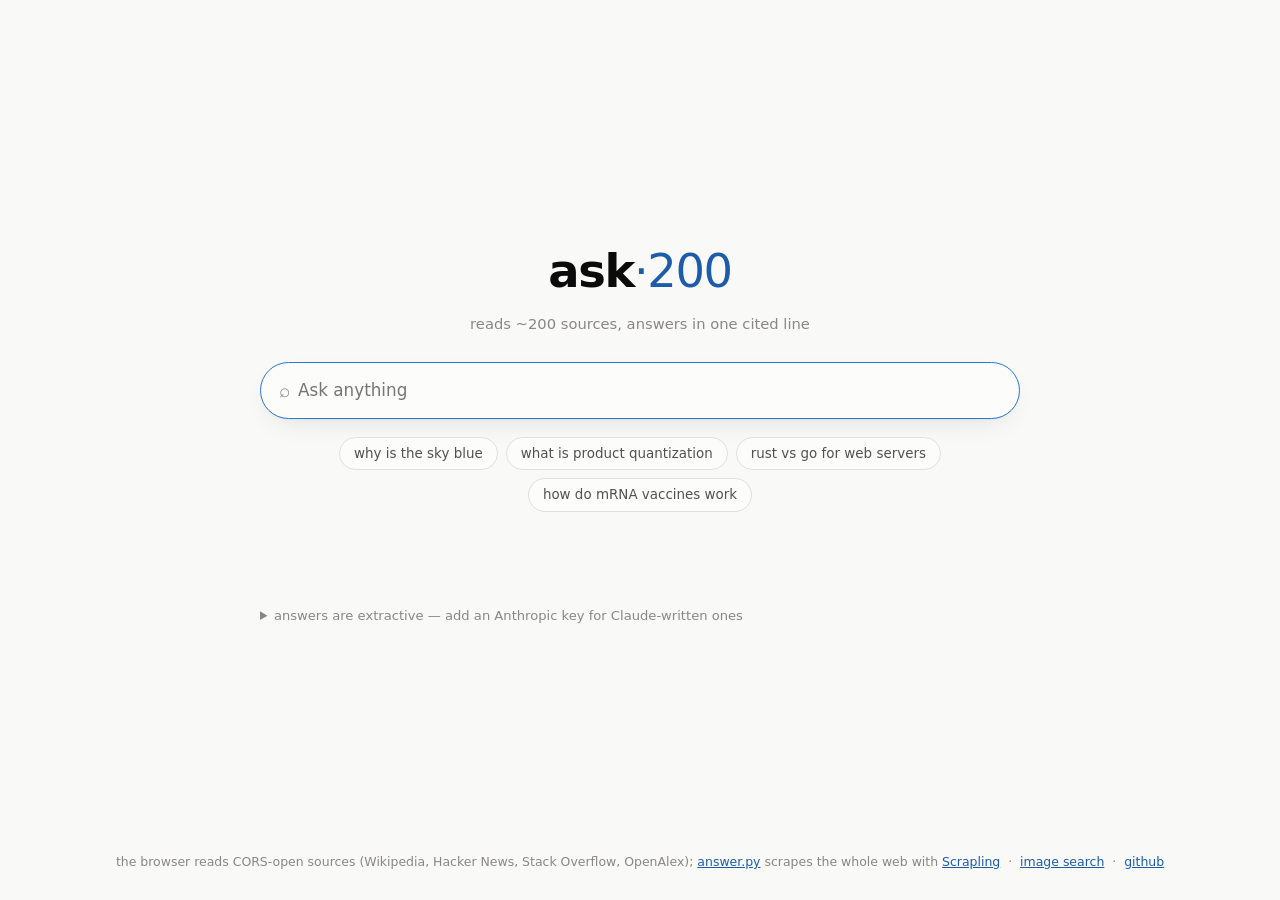
==== docs/ask.html @ e64ecc74 "ask·200: a Scrapling-powered answer engine — read 200 sources, say one cited line answer.py fans eac" ====
<!DOCTYPE html>
<html lang="en">
<head>
<meta charset="utf-8">
<meta name="viewport" content="width=device-width, initial-scale=1">
<title>Ask — read 200 sources, answer in one line</title>
<meta name="description" content="A Perplexity-style answer engine: fans out to ~200 documents, ranks passages with BM25, and answers in one cited line. Scrapling-powered on the CLI, keyless in your browser.">
<meta property="og:title" content="Ask — read 200 sources, answer in one line">
<meta property="og:description" content="Reads a lot, says a little: ~200 documents in, one cited sentence out.">
<meta property="og:url" content="https://sugeerth.github.io/clip-vlm-101/ask.html">
<link rel="icon" href="data:image/svg+xml,<svg xmlns=%22http://www.w3.org/2000/svg%22 viewBox=%220 0 100 100%22><text y=%22.9em%22 font-size=%2290%22>⚡</text></svg>">
<link rel="stylesheet" href="simple.css">
<script>
  try { const t = localStorage.getItem('theme'); if (t) document.documentElement.dataset.theme = t; } catch {}
</script>
<style>
  .stage { width: min(760px, 100% - 32px); }
  .chips button { font: inherit; font-size: 0.84rem; }
  .answer {
    width: 100%; margin: 26px 0 0; font-size: 1.22rem; line-height: 1.55; letter-spacing: -0.005em;
    color: var(--ink); min-height: 1.5em;
  }
  .answer.empty { display: none; }
  .answer .cite {
    display: inline-block; min-width: 1.35em; padding: 0 5px; margin: 0 1px; border-radius: 6px;
    font-size: 0.68em; line-height: 1.6; vertical-align: 0.25em; text-align: center; text-decoration: none;
    background: var(--hairline); color: var(--ink-2); font-variant-numeric: tabular-nums;
  }
  .answer .cite:hover { background: var(--accent); color: #fff; }
  .answer.streaming::after { content: '▍'; color: var(--accent); animation: blink 1s steps(2) infinite; }
  @keyframes blink { 50% { opacity: 0; } }
  .meta { width: 100%; margin: 10px 0 0; font-size: 0.8rem; color: var(--muted); font-variant-numeric: tabular-nums; }
  .meta b { color: var(--ink-2); font-weight: 600; }
  .srcs { width: 100%; display: grid; grid-template-columns: repeat(auto-fill, minmax(200px, 1fr)); gap: 8px; margin: 18px 0 0; }
  .src {
    display: block; padding: 9px 12px; border: 1px solid var(--hairline); border-radius: 12px;
    background: var(--surface); text-decoration: none; color: var(--ink); font-size: 0.82rem; line-height: 1.35;
    min-width: 0;
  }
  .src:hover { border-color: var(--accent); }
  .src .host { color: var(--muted); font-size: 0.72rem; display: flex; gap: 6px; }
  .src .host b { color: var(--accent-ink); font-weight: 600; }
  .src .t { display: block; overflow: hidden; text-overflow: ellipsis; white-space: nowrap; margin-top: 2px; }
  details.key { width: 100%; margin: 26px 0 0; font-size: 0.82rem; color: var(--muted); }
  details.key summary { cursor: pointer; }
  details.key .row { display: flex; gap: 8px; flex-wrap: wrap; margin-top: 8px; }
  details.key input, details.key select {
    flex: 1 1 220px; min-width: 0; font: inherit; padding: 7px 10px; border-radius: 9px;
    border: 1px solid var(--hairline); background: var(--surface); color: var(--ink);
  }
  details.key p { margin: 8px 0 0; }
  .ledger { width: 100%; margin: 12px 0 0; font-size: 0.74rem; color: var(--muted); display: flex; flex-wrap: wrap; gap: 4px 14px; }
  .ledger .bad { color: #c2410c; }
  footer { text-align: center; font-size: 0.78rem; color: var(--muted); padding: 28px 16px; }
</style>
</head>
<body>
<main class="stage">
  <h1 class="logo">ask<span>·200</span></h1>
  <p class="tag">reads ~200 sources, answers in one cited line</p>

  <form class="pill" id="form" role="search">
    <span class="mag" aria-hidden="true">⌕</span>
    <input id="q" type="search" placeholder="Ask anything" autocomplete="off" aria-label="Question" autofocus>
  </form>
  <div class="chips" id="chips">
    <button type="button">why is the sky blue</button>
    <button type="button">what is product quantization</button>
    <button type="button">rust vs go for web servers</button>
    <button type="button">how do mRNA vaccines work</button>
  </div>

  <p class="status" id="status" aria-live="polite"></p>
  <div class="answer empty" id="answer" aria-live="polite"></div>
  <p class="meta" id="meta"></p>
  <div class="srcs" id="srcs"></div>
  <div class="ledger" id="ledger"></div>

  <details class="key" id="keyBox">
    <summary>answers are extractive — add an Anthropic key for Claude-written ones</summary>
    <div class="row">
      <input id="key" type="password" placeholder="sk-ant-…" autocomplete="off" aria-label="Anthropic API key">
      <select id="model" aria-label="Model">
        <option value="claude-opus-5-5">claude-opus-5-5</option>
        <option value="claude-sonnet-5-5">claude-sonnet-5-5</option>
        <option value="claude-haiku-5-5">claude-haiku-5-5</option>
      </select>
      <select id="words" aria-label="Length">
        <option value="25">one line (≤25 words)</option>
        <option value="45" selected>short (≤45 words)</option>
        <option value="90">paragraph (≤90 words)</option>
      </select>
    </div>
    <p>The key stays in this browser (localStorage) and goes only to api.anthropic.com. Without one,
      the answer is the best sentences, verbatim, from the ranked passages.</p>
  </details>
</main>

<footer>
  the browser reads CORS-open sources (Wikipedia, Hacker News, Stack Overflow, OpenAlex);
  <a href="https://github.com/sugeerth/clip-vlm-101/blob/main/answer.py">answer.py</a> scrapes the whole web with
  <a href="https://github.com/D4Vinci/Scrapling">Scrapling</a>
  &nbsp;·&nbsp; <a href="index.html">image search</a>
  &nbsp;·&nbsp; <a href="https://github.com/sugeerth/clip-vlm-101">github</a>
</footer>

<script type="module">
import { gather, retrieve, extractive, claudeAnswer } from './js/ask.js';

const $ = id => document.getElementById(id);
const store = {
  get: k => { try { return localStorage.getItem(k) ?? ''; } catch { return ''; } },
  set: (k, v) => { try { v ? localStorage.setItem(k, v) : localStorage.removeItem(k); } catch {} },
};
$('key').value = store.get('ask_key');
$('model').value = store.get('ask_model') || 'claude-opus-5-5';
$('words').value = store.get('ask_words') || '45';
for (const id of ['key', 'model', 'words']) $(id).addEventListener('change', e => store.set('ask_' + id, e.target.value.trim()));

const esc = s => s.replace(/[&<>"]/g, c => ({ '&': '&amp;', '<': '&lt;', '>': '&gt;', '"': '&quot;' }[c]));
const host = u => { try { return new URL(u).hostname.replace(/^www\./, ''); } catch { return u; } };
function paint(text, sources) {
  const by = new Map(sources.map(s => [s.n, s]));
  $('answer').innerHTML = esc(text).replace(/\[(\d+)\]/g, (m, n) => {
    const s = by.get(+n);
    return s ? `<a class="cite" href="${esc(s.url)}" target="_blank" rel="noopener" title="${esc(s.title)}">${n}</a>` : m;
  });
}

let run = 0;
async function ask(question) {
  question = question.trim();
  if (!question) return;
  const me = ++run, t0 = performance.now();
  document.body.classList.add('searched');
  history.replaceState(null, '', '?q=' + encodeURIComponent(question));
  for (const id of ['meta', 'srcs', 'ledger']) $(id).innerHTML = '';
  $('answer').className = 'answer empty';
  const showLedger = l => {
    if (me !== run) return;
    const n = Object.values(l).reduce((s, x) => s + x.docs, 0);
    $('status').textContent = `reading… ${n} documents from ${Object.keys(l).length} sources`;
  };
  const { docs, ledger, queries } = await gather(question, { onProgress: showLedger });
  if (me !== run) return;
  const { top, sources, passages } = retrieve(question, docs);
  const words = +$('words').value;
  $('status').textContent = '';
  $('answer').className = 'answer';
  let text = extractive(question, top, words), mode = 'extractive';
  paint(text, sources);
  const key = $('key').value.trim();
  if (key && top.length) {
    let acc = '';
    $('answer').classList.add('streaming');
    try {
      text = await claudeAnswer({ key, model: $('model').value, question, top, words,
        onText: t => { if (me === run) paint(acc += t, sources); } });
      mode = $('model').value;
    } catch (e) {
      mode = `extractive (Claude failed: ${e.message ?? e})`;
    }
    if (me !== run) return;
    $('answer').classList.remove('streaming');
    paint(text, sources);
  }
  const cited = new Set([...text.matchAll(/\[(\d+)\]/g)].map(m => +m[1]));
  $('meta').innerHTML = `read <b>${docs.length}</b> documents · <b>${passages.toLocaleString()}</b> passages · ` +
    `${queries.length} queries · ${esc(mode)} · ${((performance.now() - t0) / 1000).toFixed(1)}s`;
  $('srcs').innerHTML = sources.filter(s => cited.has(s.n) || cited.size === 0).concat(
    sources.filter(s => !cited.has(s.n) && cited.size)).slice(0, 8).map(s =>
    `<a class="src" href="${esc(s.url)}" target="_blank" rel="noopener"><span class="host"><b>${s.n}</b>${esc(host(s.url))}</span>` +
    `<span class="t">${esc(s.title)}</span></a>`).join('');
  $('ledger').innerHTML = Object.entries(ledger).map(([name, l]) =>
    `<span class="${l.error ? 'bad' : ''}">${name}: ${l.error ? esc(l.error) : l.docs}</span>`).join('');
  if (!docs.length) $('answer').textContent = 'No source answered — are you offline?';
}

$('form').addEventListener('submit', e => { e.preventDefault(); ask($('q').value); });
$('chips').addEventListener('click', e => { if (e.target.tagName === 'BUTTON') { $('q').value = e.target.textContent; ask($('q').value); } });
const q0 = new URLSearchParams(location.search).get('q');
if (q0) { $('q').value = q0; ask(q0); }
</script>
</body>
</html>
---- docs/simple.css ----
/* CLIP·search — the simple page. One box, results, nothing else.
   Same design tokens as the explorable (style.css); duplicated here so this
   page ships one small stylesheet and zero unused rules. */

:root {
  --page: #f9f9f7; --surface: #fcfcfb; --ink: #0b0b0b; --ink-2: #52514e;
  --muted: #898781; --hairline: #e1e0d9; --border: rgba(11, 11, 11, 0.10);
  --accent: #2a78d6; --accent-ink: #1c5cab;
  --shadow: 0 1px 2px rgba(11, 11, 11, 0.04), 0 10px 30px -14px rgba(11, 11, 11, 0.16);
}
@media (prefers-color-scheme: dark) {
  :root:not([data-theme="light"]) {
    --page: #0d0d0d; --surface: #1a1a19; --ink: #ffffff; --ink-2: #c3c2b7;
    --muted: #898781; --hairline: #2c2c2a; --border: rgba(255, 255, 255, 0.10);
    --accent: #3987e5; --accent-ink: #86b6ef;
    --shadow: 0 1px 2px rgba(0, 0, 0, 0.4), 0 10px 30px -14px rgba(0, 0, 0, 0.6);
  }
}
:root[data-theme="dark"] {
  --page: #0d0d0d; --surface: #1a1a19; --ink: #ffffff; --ink-2: #c3c2b7;
  --muted: #898781; --hairline: #2c2c2a; --border: rgba(255, 255, 255, 0.10);
  --accent: #3987e5; --accent-ink: #86b6ef;
  --shadow: 0 1px 2px rgba(0, 0, 0, 0.4), 0 10px 30px -14px rgba(0, 0, 0, 0.6);
}

* { box-sizing: border-box; }
html, body { height: 100%; }
body {
  margin: 0; background: var(--page); color: var(--ink);
  font: 16px/1.6 system-ui, -apple-system, "Segoe UI", sans-serif;
  -webkit-font-smoothing: antialiased;
  display: flex; flex-direction: column;
}
a { color: var(--accent-ink); }
:focus-visible { outline: 2px solid var(--accent); outline-offset: 2px; border-radius: 4px; }

/* the stage starts vertically centered (Google home) and docks to the top
   once there are results (Google results) — one class flip, one transition */
.stage {
  flex: 1; width: min(860px, 100% - 40px); margin: 0 auto;
  display: flex; flex-direction: column; align-items: center;
  padding-top: 26vh; transition: padding-top 420ms cubic-bezier(.2, .7, .2, 1);
}
body.searched .stage { padding-top: 42px; }
@media (prefers-reduced-motion: reduce) {
  *, *::before, *::after { animation: none !important; transition: none !important; }
}

.logo { font-size: clamp(2rem, 6vw, 2.9rem); letter-spacing: -0.03em; margin: 0 0 4px; font-weight: 750; }
.logo span { color: var(--accent-ink); font-weight: 500; }
.tag { margin: 0 0 26px; color: var(--muted); font-size: 0.92rem; text-align: center; }
body.searched .tag { display: none; }

/* the search pill */
.pill {
  display: flex; align-items: center; gap: 8px; width: 100%;
  background: var(--surface); border: 1px solid var(--hairline); border-radius: 999px;
  padding: 8px 10px 8px 18px; box-shadow: var(--shadow);
  transition: border-color 150ms ease;
}
.pill:focus-within { border-color: var(--accent); }
.pill .mag { color: var(--muted); font-size: 1.2rem; line-height: 1; }
.pill input[type="search"] {
  flex: 1; min-width: 0; border: none; background: none; color: var(--ink);
  font: inherit; font-size: 1.05rem; padding: 6px 0; outline: none;
}
.pill input::-webkit-search-cancel-button { -webkit-appearance: none; }
.pill .cam {
  border: none; background: none; font-size: 1.15rem; cursor: pointer;
  padding: 6px 10px; border-radius: 999px; line-height: 1;
}
.pill .cam:hover { background: var(--page); }

/* the image-query chip inside the pill */
.img-chip { display: inline-flex; align-items: center; gap: 4px; flex: 0 0 auto; }
.img-chip img { width: 40px; height: 30px; object-fit: cover; border-radius: 8px; display: block; }
.img-chip button {
  border: none; background: none; color: var(--muted); cursor: pointer;
  font-size: 0.8rem; padding: 2px 4px;
}
.img-chip button:hover { color: var(--ink); }

/* example chips */
.chips { display: flex; flex-wrap: wrap; gap: 8px; justify-content: center; margin: 18px 0 0; }
.chips button {
  font: inherit; font-size: 0.84rem; color: var(--ink-2); cursor: pointer;
  background: var(--surface); border: 1px solid var(--hairline); border-radius: 999px;
  padding: 5px 14px;
}
.chips button:hover { border-color: var(--accent); color: var(--accent-ink); }
body.searched .chips { margin: 12px 0 0; }

/* the brain picker: a select dressed as a chip */
.chips select.brain {
  font: inherit; font-size: 0.84rem; color: var(--ink-2); cursor: pointer;
  background: var(--surface); border: 1px solid var(--hairline); border-radius: 999px;
  padding: 5px 12px; max-width: 320px;
}
.chips select.brain:hover, .chips select.brain:focus { border-color: var(--accent); color: var(--accent-ink); }

/* model-download progress + status */
.bar-track { width: min(420px, 100%); height: 5px; background: var(--hairline); border-radius: 3px; overflow: hidden; margin: 18px 0 0; }
.bar-fill { height: 100%; background: var(--accent); }
.status { min-height: 1.3em; margin: 10px 0 0; font-size: 0.84rem; color: var(--muted); text-align: center; }

/* hermes trace — one muted line, the full reasoning one tap away */
.trace { margin: 8px 0 0; max-width: 560px; width: 100%; }
.trace summary {
  cursor: pointer; list-style: none; text-align: center;
  font-size: 0.8rem; color: var(--muted); user-select: none;
}
.trace summary::before { content: '🪽 '; }
.trace summary:hover { color: var(--accent-ink); }
.trace summary::-webkit-details-marker { display: none; }
.trace .body {
  margin: 8px auto 0; width: fit-content; max-width: 100%;
  font: 0.76rem/1.8 ui-monospace, SFMono-Regular, Menlo, monospace;
  color: var(--muted); text-align: left;
}
.trace .round.ok { color: var(--accent-ink); }

/* results — just images, best first */
.rgrid {
  width: 100%; margin: 26px 0 40px;
  display: grid; grid-template-columns: repeat(auto-fill, minmax(190px, 1fr)); gap: 16px;
}
.rgrid figure {
  margin: 0; border-radius: 14px; overflow: hidden; background: var(--surface);
  border: 1px solid var(--border); box-shadow: var(--shadow);
  opacity: 0; animation: rise 360ms ease forwards;
}
@keyframes rise { from { opacity: 0; transform: translateY(10px); } to { opacity: 1; transform: none; } }
.rgrid img { width: 100%; aspect-ratio: 4 / 3; object-fit: cover; display: block; }
.rgrid figcaption { padding: 7px 11px 9px; font-size: 0.78rem; color: var(--ink-2); }
.rgrid figure:first-child figcaption::after {
  content: "best match"; float: right; color: var(--accent-ink); font-weight: 600; font-size: 0.72rem;
}

/* 👍/👎 feedback on each result — trains the on-device ranker live */
.rgrid figure { position: relative; }
.rgrid .fb { position: absolute; top: 8px; right: 8px; display: flex; gap: 4px; opacity: 0; transition: opacity 140ms ease; }
.rgrid figure:hover .fb, .rgrid figure:focus-within .fb { opacity: 1; }
.rgrid .fb button {
  border: none; border-radius: 999px; width: 26px; height: 26px; cursor: pointer;
  font-size: 0.82rem; line-height: 1; background: var(--surface); box-shadow: var(--shadow);
}
.rgrid .fb button.on { background: var(--accent); }
.rgrid .fb button:hover { transform: scale(1.12); }

/* the personalization panel: learned weights + conformal confidence */
.learn {
  width: 100%; max-width: 640px; margin: 18px auto 0; padding: 11px 16px;
  background: var(--surface); border: 1px solid var(--border); border-radius: 12px;
  box-shadow: var(--shadow); font-size: 0.82rem; color: var(--ink-2);
}
.learn .row { display: flex; align-items: center; gap: 8px; flex-wrap: wrap; }
.learn b { color: var(--ink); font-weight: 600; }
.learn .bars { display: flex; gap: 10px; flex-wrap: wrap; margin-top: 7px; }
.learn .feat { display: flex; align-items: center; gap: 5px; font-size: 0.76rem; }
.learn .feat i { display: inline-block; height: 6px; border-radius: 3px; background: var(--accent); min-width: 2px; }
.learn .conf { margin-top: 8px; font-size: 0.78rem; }
.learn .conf.abstain { color: var(--bad); }
.learn .reset {
  font: inherit; font-size: 0.74rem; color: var(--accent-ink); cursor: pointer;
  background: none; border: 1px solid var(--hairline); border-radius: 999px; padding: 2px 10px; margin-left: auto;
}
.learn .reset:hover { border-color: var(--accent); }

/* the grounded explanation: why these matched, gated against hallucination */
.explain {
  width: 100%; max-width: 640px; margin: 22px auto 0; padding: 12px 16px;
  background: var(--surface); border: 1px solid var(--border); border-radius: 12px;
  box-shadow: var(--shadow); font-size: 0.9rem; line-height: 1.5;
}
.explain .why { color: var(--ink); }
.explain .why b { font-weight: 600; }
.explain .row2 { display: flex; align-items: center; gap: 10px; margin-top: 8px; flex-wrap: wrap; }
.explain .llm-btn {
  font: inherit; font-size: 0.78rem; color: var(--accent-ink); cursor: pointer;
  background: none; border: 1px solid var(--hairline); border-radius: 999px; padding: 3px 11px;
}
.explain .llm-btn:hover { border-color: var(--accent); }
.explain .llm-btn:disabled { opacity: 0.5; cursor: default; }
.explain .gate { font-size: 0.76rem; color: var(--muted); }
.explain .gate.stripped { color: var(--bad); }

/* the trust capstone: one composed verdict + the per-lens pills */
.explain .trust { margin: -2px 0 12px; padding-bottom: 11px; border-bottom: 1px solid var(--hairline); }
.explain .trust.hidden { display: none; }
.explain .trust .thead { font-size: 0.92rem; color: var(--ink); }
.explain .trust .thead b { font-weight: 700; text-transform: capitalize; }
.explain .trust .thead .tsub { color: var(--muted); font-size: 0.78rem; font-weight: 400; }
.explain .trust .thead .cap { color: var(--muted); font-weight: 400; font-size: 0.8rem; }
.explain .trust .lenses { display: flex; flex-wrap: wrap; gap: 6px; margin-top: 8px; }
.explain .trust .lens {
  font-size: 0.73rem; color: var(--accent-ink); padding: 2px 9px; border-radius: 999px;
  border: 1px solid color-mix(in srgb, var(--accent) 40%, var(--hairline)); white-space: nowrap;
}
.explain .trust .lens b { font-weight: 600; font-variant-numeric: tabular-nums; }
.explain .trust .lens.out { color: var(--muted); border-color: var(--hairline); border-style: dashed; }

.explain .cwrap { margin-top: 8px; }
.explain .rwrap { margin-top: 8px; }

/* the reasoning layer: the whole pipeline as one legible chain → a consequence */
.explain .reason { margin-top: 10px; }
.explain .reason.hidden { display: none; }
.explain .reason .rhead { font-size: 0.76rem; color: var(--muted); margin-bottom: 8px; }
.explain .reason .rstep { position: relative; display: flex; align-items: baseline; gap: 8px;
  padding: 5px 0 5px 2px; font-size: 0.82rem; }
.explain .reason .rmark { width: 14px; font-weight: 700; flex: none; text-align: center; }
.explain .reason .ricon { flex: none; }
.explain .reason .rstage { width: 72px; flex: none; color: var(--ink-2); text-transform: capitalize; font-size: 0.78rem; }
.explain .reason .rtext { color: var(--ink); }
.explain .reason .rtext b { font-weight: 500; color: var(--ink-2); }
.explain .reason .rstep.ok .rmark { color: var(--accent); }
.explain .reason .rstep.caution .rmark { color: #b06a1a; }
.explain .reason .rstep.stop .rmark { color: var(--bad); }
/* the connector line down the chain */
.explain .reason .rstep .conn { position: absolute; left: 8px; top: 26px; bottom: -4px; width: 1px; background: var(--hairline); }
.explain .reason .rconseq { margin-top: 10px; padding: 8px 11px; border-radius: 9px;
  border: 1px solid var(--hairline); font-size: 0.84rem; display: flex; flex-direction: column; gap: 2px; }
.explain .reason .rconseq b { font-weight: 600; }
.explain .reason .rconseq .rwhy { font-size: 0.76rem; color: var(--muted); }
.explain .reason .rconseq.ok { border-color: color-mix(in srgb, var(--accent) 45%, var(--hairline)); color: var(--accent-ink); }
.explain .reason .rconseq.caution { border-color: color-mix(in srgb, #b06a1a 45%, var(--hairline)); color: #b06a1a; }
.explain .reason .rconseq.stop { border-color: color-mix(in srgb, var(--bad) 50%, var(--hairline)); color: var(--bad); }

/* the LIVE agent trace: nodes light up as each agent is called, in real time */
.explain .atrace { margin-top: 10px; }
.explain .atrace.hidden { display: none; }
.explain .atrace .tnode { display: flex; align-items: baseline; gap: 9px; padding: 6px 2px; font-size: 0.83rem;
  border-left: 2px solid var(--hairline); margin-left: 4px; padding-left: 12px; position: relative;
  transition: opacity 0.3s ease; }
.explain .atrace .tnode .tdot { position: absolute; left: -8px; top: 8px; width: 13px; height: 13px; border-radius: 50%;
  background: var(--surface); border: 2px solid var(--hairline); font-size: 9px; line-height: 9px; text-align: center; color: #fff; }
.explain .atrace .tnode .ticon { flex: none; }
.explain .atrace .tnode .tstage { width: 72px; flex: none; color: var(--ink-2); text-transform: capitalize; font-size: 0.78rem; }
.explain .atrace .tnode .tdetail { color: var(--ink); }
.explain .atrace .tnode.pending { opacity: 0.45; }
.explain .atrace .tnode.pending .tdetail { color: var(--muted); }
.explain .atrace .tnode.running { border-left-color: var(--accent); }
.explain .atrace .tnode.running .tdot { border-color: var(--accent); background: var(--accent);
  animation: tpulse 1s ease-in-out infinite; }
.explain .atrace .tnode.running .tdetail { color: var(--accent-ink); }
.explain .atrace .tnode.ok { border-left-color: var(--accent); }
.explain .atrace .tnode.ok .tdot { background: var(--accent); border-color: var(--accent); }
.explain .atrace .tnode.caution { border-left-color: #b06a1a; }
.explain .atrace .tnode.caution .tdot { background: #b06a1a; border-color: #b06a1a; }
.explain .atrace .tnode.stop { border-left-color: var(--bad); }
.explain .atrace .tnode.stop .tdot { background: var(--bad); border-color: var(--bad); }
@keyframes tpulse { 0%, 100% { box-shadow: 0 0 0 0 color-mix(in srgb, var(--accent) 55%, transparent); }
  50% { box-shadow: 0 0 0 5px color-mix(in srgb, var(--accent) 0%, transparent); } }
/* the streamed judges under the council node */
.explain .atrace .tsub { flex-basis: 100%; margin: 4px 0 0 0; display: flex; flex-wrap: wrap; gap: 6px 12px; }
.explain .atrace .tjudge { display: inline-flex; align-items: center; gap: 5px; font-size: 0.75rem; }
.explain .atrace .tjudge .tjn { color: var(--ink-2); text-transform: capitalize; }
.explain .atrace .tjudge .tjs { font-variant-numeric: tabular-nums; }
.explain .atrace .tjudge.in span:first-child { color: var(--accent); }
.explain .atrace .tjudge.out { color: var(--bad); }
.explain .atrace .tconseq { margin-top: 10px; padding: 8px 11px; border-radius: 9px; border: 1px solid var(--hairline);
  font-size: 0.84rem; display: flex; flex-direction: column; gap: 2px; }
.explain .atrace .tconseq b { font-weight: 600; }
.explain .atrace .tconseq .twhy { font-size: 0.76rem; color: var(--muted); }
.explain .atrace .tconseq.ok { border-color: color-mix(in srgb, var(--accent) 45%, var(--hairline)); color: var(--accent-ink); }
.explain .atrace .tconseq.caution { border-color: color-mix(in srgb, #b06a1a 45%, var(--hairline)); color: #b06a1a; }
.explain .atrace .tconseq.stop { border-color: color-mix(in srgb, var(--bad) 50%, var(--hairline)); color: var(--bad); }

/* the council of LLM judges: each judge's GATE (raw → ✓/⊘), then a score bar,
   then the aggregate verdict + a consensus meter */
.council { margin-top: 12px; padding-top: 10px; border-top: 1px solid var(--hairline); font-size: 0.8rem; }
.council.hidden { display: none; }
.council .chead { color: var(--muted); margin-bottom: 10px; line-height: 1.5; }
.council .chead i { color: var(--ink-2); font-style: italic; }
.council .gatesum { white-space: nowrap; }
.council .gatesum b { color: var(--bad); font-weight: 600; }
.council .jrow { display: flex; align-items: center; gap: 9px; margin: 6px 0; }
.council .jrow.blocked { opacity: 0.72; }
.council .jname { width: 82px; color: var(--ink-2); text-transform: capitalize; flex: none; }

/* the per-judge gate: the raw utterance flowing through a ✓ (passed) or ⊘ (blocked) */
.council .gatechip {
  display: inline-flex; align-items: center; gap: 5px; flex: none;
  padding: 2px 8px; border-radius: 999px; font-size: 0.72rem;
  border: 1px solid var(--hairline); background: var(--surface);
}
.council .gatechip .raw { color: var(--ink-2); font-variant-numeric: tabular-nums; max-width: 90px;
  overflow: hidden; text-overflow: ellipsis; white-space: nowrap; }
.council .gatechip .arrow { color: var(--muted); }
.council .gatechip .glyph { font-weight: 700; }
.council .gatechip.pass { border-color: color-mix(in srgb, var(--accent) 45%, var(--hairline)); }
.council .gatechip.pass .glyph { color: var(--accent); }
.council .gatechip.block { border-color: color-mix(in srgb, var(--bad) 55%, var(--hairline));
  background: color-mix(in srgb, var(--bad) 8%, var(--surface)); }
.council .gatechip.block .glyph { color: var(--bad); }
.council .gatechip.block .raw { text-decoration: line-through; }

/* the score bar — fills to the gated 0–1 score, animated */
.council .jtrack { flex: 1; height: 8px; border-radius: 5px; background: var(--hairline); overflow: hidden; min-width: 60px; }
.council .jtrack i { display: block; height: 100%; border-radius: 5px; background: var(--accent);
  transition: width 0.55s cubic-bezier(.22,1,.36,1); }
.council .jrow.blocked .jtrack i { background: var(--bad); }
.council .jscore { width: 56px; text-align: right; color: var(--ink); font-variant-numeric: tabular-nums; flex: none; }
.council .jrow.blocked .jscore { color: var(--bad); font-size: 0.74rem; }

.council .verdict { margin-top: 11px; display: flex; align-items: center; gap: 8px; flex-wrap: wrap; font-size: 0.84rem; }
.council .verdict.ok { color: var(--accent-ink); }
.council .verdict.no { color: var(--ink-2); }
.council .verdict.abstain { color: var(--bad); }
.council .verdict b { font-weight: 600; }

/* the multi-agent debate: each judge is a line converging or splitting over rounds */
.council .debate { margin-top: 10px; padding-top: 9px; border-top: 1px dashed var(--hairline); }
.council .debate.hidden { display: none; }
.council .dhead { font-size: 0.76rem; color: var(--muted); margin-bottom: 4px; }
.council .dtraj { width: 100%; max-width: 300px; height: auto; display: block; }
.council .dtraj .half { stroke: var(--hairline); stroke-width: 1; stroke-dasharray: 3 3; }
.council .dlegend { display: flex; gap: 12px; flex-wrap: wrap; margin: 2px 0 6px; font-size: 0.72rem; color: var(--ink-2); }
.council .dlegend .ag { display: inline-flex; align-items: center; gap: 4px; text-transform: capitalize; }
.council .dlegend .ag i { width: 10px; height: 3px; border-radius: 2px; display: inline-block; }
.council .dsum { font-size: 0.8rem; }
.council .dsum.ok { color: var(--accent-ink); }
.council .dsum.no { color: var(--bad); }
.council .dsum b { font-weight: 600; }
.council .verdict .meter { display: inline-block; width: 66px; height: 7px; border-radius: 4px;
  background: var(--hairline); overflow: hidden; }
.council .verdict .meter i { display: block; height: 100%; background: var(--accent);
  transition: width 0.55s cubic-bezier(.22,1,.36,1); }

/* the web phase: live-crawled results, clearly separated from the gallery */
.webhead { width: 100%; margin: 26px 0 -12px; font-size: 0.8rem; color: var(--muted); text-align: center; }
.webhead button.retry {
  font: inherit; font-size: 0.78rem; color: var(--ink-2); cursor: pointer;
  background: var(--surface); border: 1px solid var(--hairline); border-radius: 999px;
  padding: 2px 10px; margin-left: 6px;
}
.webhead button.retry:hover { border-color: var(--accent); color: var(--accent-ink); }
.chips button.toggle { border-style: dashed; }
.chips button.toggle.on { border-style: solid; border-color: var(--accent); color: var(--accent-ink); }

/* drag-anywhere affordance */
body.dragging .pill { border-color: var(--accent); box-shadow: 0 0 0 4px rgba(42, 120, 214, 0.15); }

footer { padding: 14px 20px 18px; text-align: center; font-size: 0.78rem; color: var(--muted); }
.hidden { display: none !important; }

/* results are doorways: click one to dissect it in the Lab */
.rgrid figure.linked { cursor: pointer; transition: transform 140ms ease, box-shadow 140ms ease; }
.rgrid figure.linked:hover, .rgrid figure.linked:focus-visible { transform: translateY(-2px); box-shadow: 0 8px 22px -10px rgba(0, 0, 0, 0.35); }
.hint { font-size: 0.8rem; color: var(--muted, #898781); text-align: center; margin: 14px auto 0; max-width: 60ch; }
.hint.hidden { display: none; }
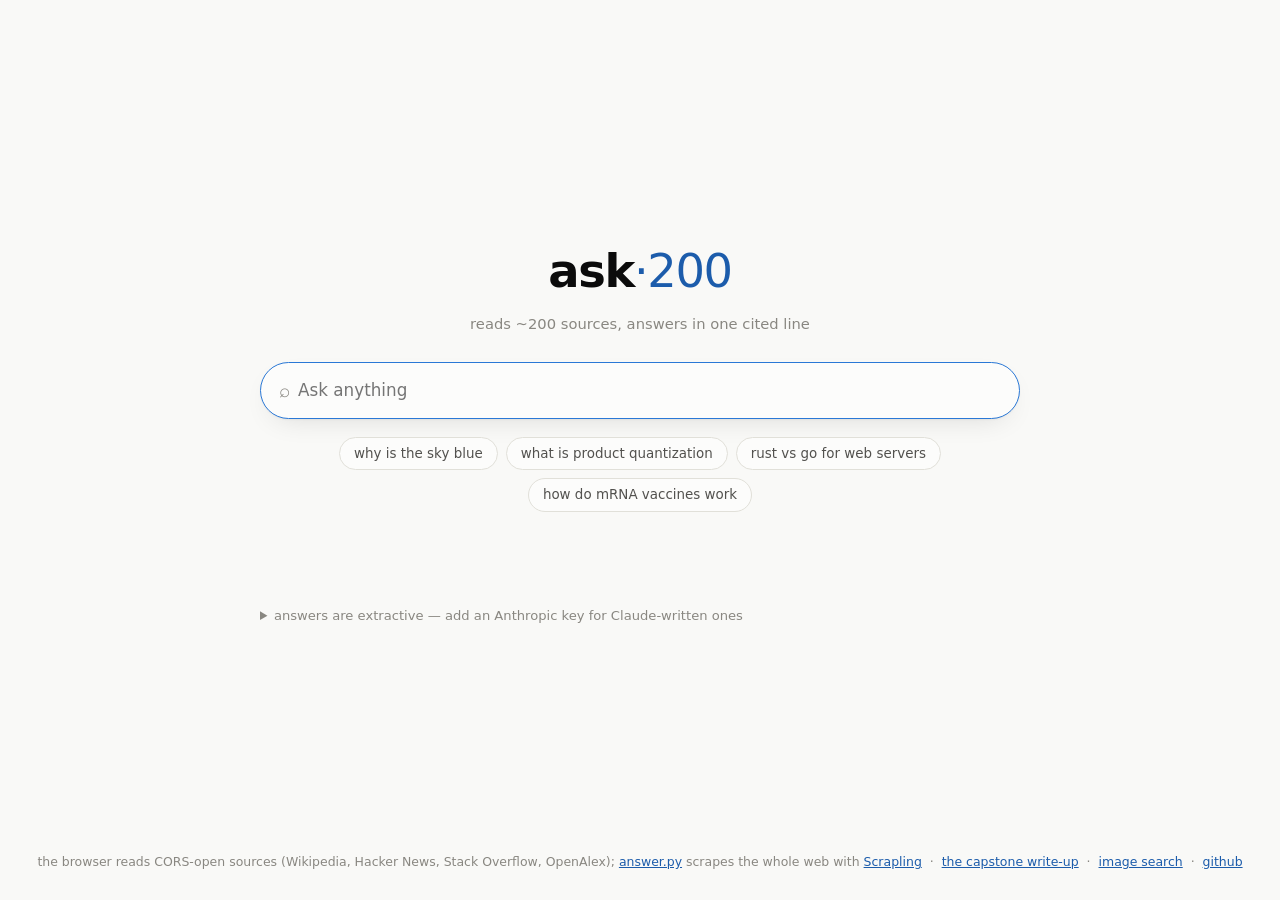
==== commit 148b5f92: "capstone: publish ask·200 write-up page, add a 200-page benchmark docs/capstone.html presents the pr" ====
--- a/docs/ask.html
+++ b/docs/ask.html
@@ -100,6 +100,7 @@
   the browser reads CORS-open sources (Wikipedia, Hacker News, Stack Overflow, OpenAlex);
   <a href="https://github.com/sugeerth/clip-vlm-101/blob/main/answer.py">answer.py</a> scrapes the whole web with
   <a href="https://github.com/D4Vinci/Scrapling">Scrapling</a>
+  &nbsp;·&nbsp; <a href="capstone.html">the capstone write-up</a>
   &nbsp;·&nbsp; <a href="index.html">image search</a>
   &nbsp;·&nbsp; <a href="https://github.com/sugeerth/clip-vlm-101">github</a>
 </footer>
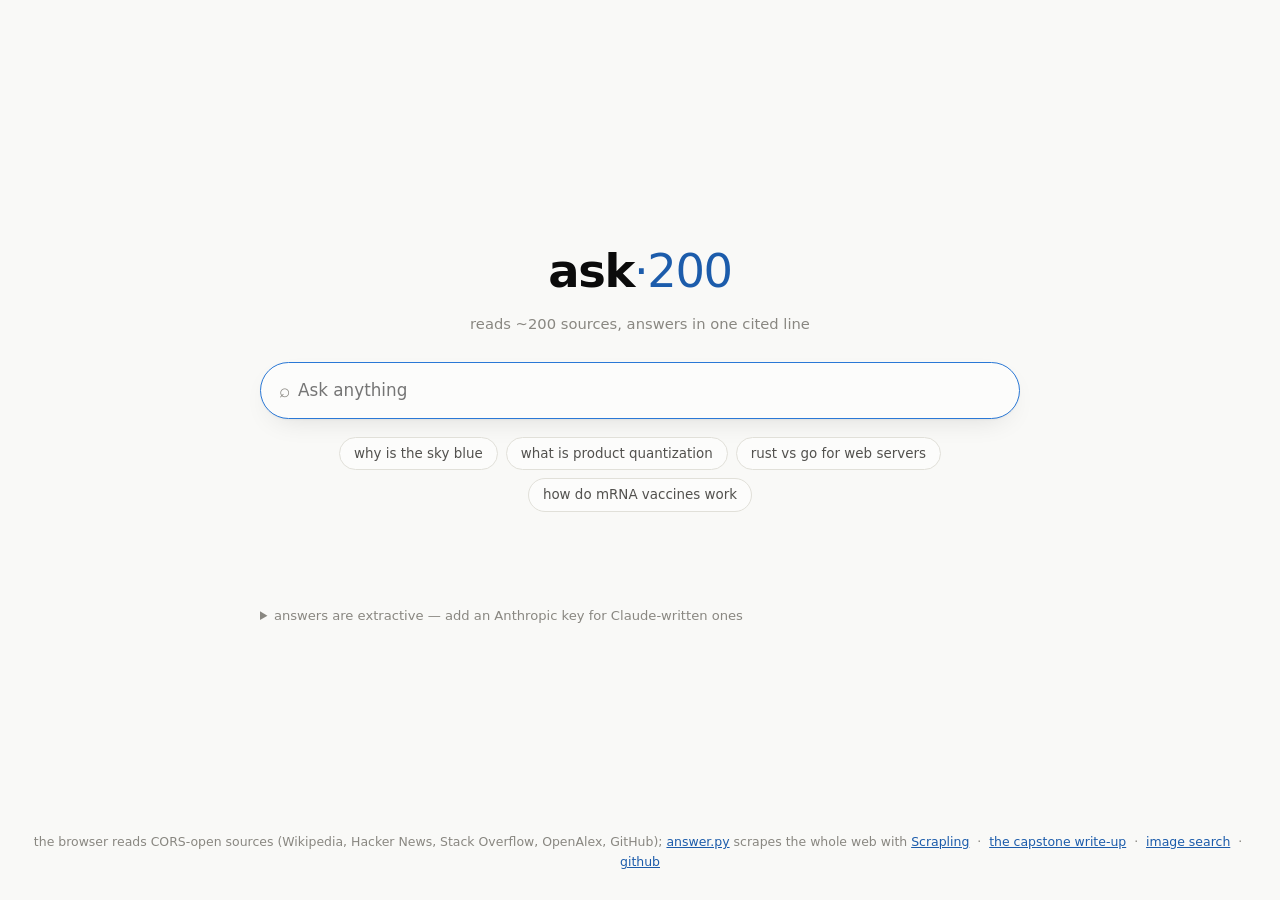
==== commit 67a4aaaf: "ask·200: expand across the web — 7 APIs, an MCP server, and an agent mode sources.py queries Wikiped" ====
--- a/docs/ask.html
+++ b/docs/ask.html
@@ -97,7 +97,7 @@
 </main>
 
 <footer>
-  the browser reads CORS-open sources (Wikipedia, Hacker News, Stack Overflow, OpenAlex);
+  the browser reads CORS-open sources (Wikipedia, Hacker News, Stack Overflow, OpenAlex, GitHub);
   <a href="https://github.com/sugeerth/clip-vlm-101/blob/main/answer.py">answer.py</a> scrapes the whole web with
   <a href="https://github.com/D4Vinci/Scrapling">Scrapling</a>
   &nbsp;·&nbsp; <a href="capstone.html">the capstone write-up</a>
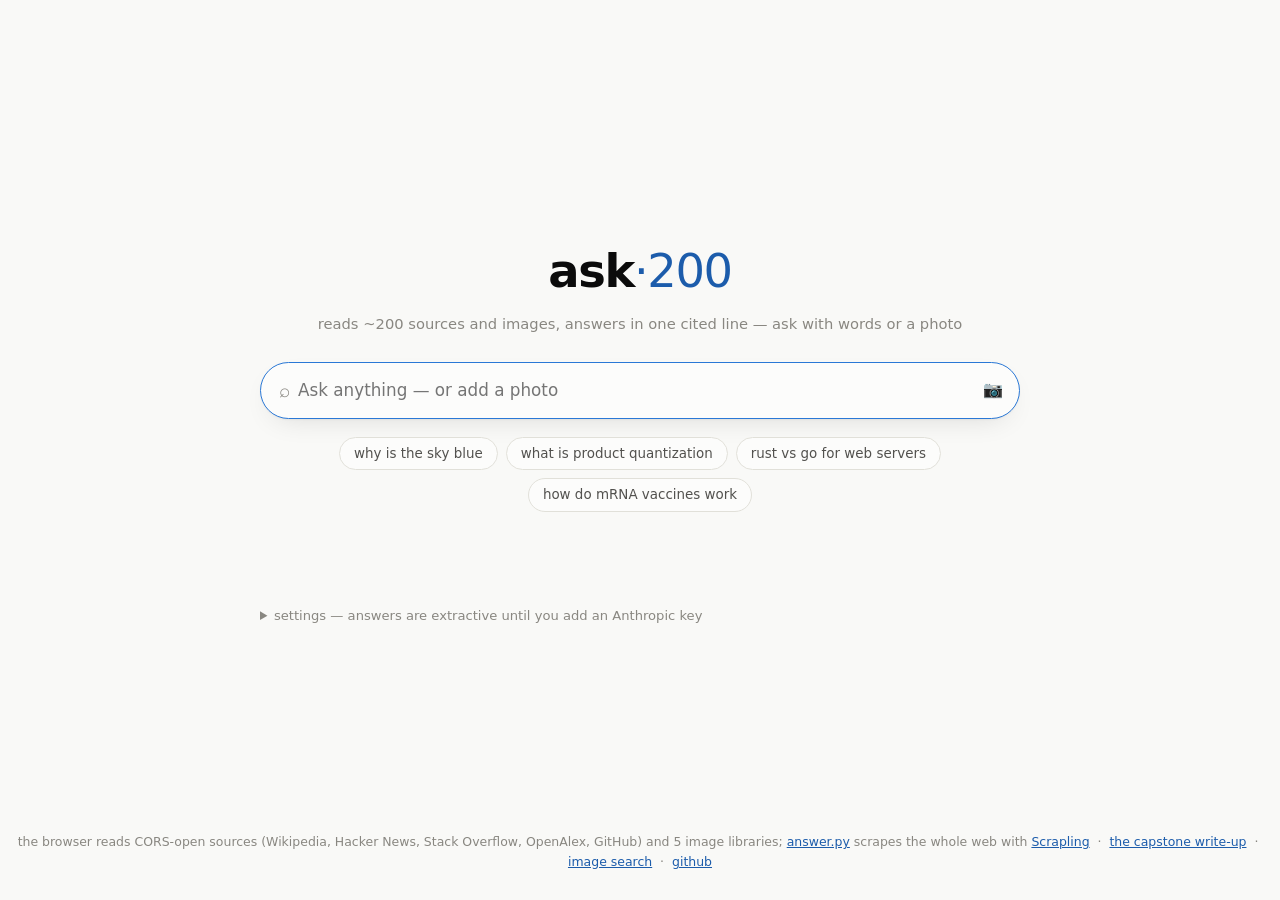
==== commit b22c32ac: "ask·200: multimodal — images in, images out, images read by Claude multimodal.py: content images fro" ====
--- a/docs/ask.html
+++ b/docs/ask.html
@@ -49,6 +49,23 @@
     border: 1px solid var(--hairline); background: var(--surface); color: var(--ink);
   }
   details.key p { margin: 8px 0 0; }
+  .photo-chip { display: inline-flex; align-items: center; gap: 4px; flex: 0 0 auto; }
+  .photo-chip img { width: 40px; height: 30px; object-fit: cover; border-radius: 8px; display: block; }
+  .photo-chip button, .pill .cam {
+    border: 0; background: none; cursor: pointer; color: var(--muted); font: inherit; padding: 4px 6px; border-radius: 8px;
+  }
+  .pill .cam:hover, .photo-chip button:hover { background: var(--page); color: var(--ink); }
+  body.dragging .pill { border-color: var(--accent); border-style: dashed; }
+  .imgs { width: 100%; display: grid; grid-template-columns: repeat(auto-fill, minmax(118px, 1fr)); gap: 8px; margin: 14px 0 0; }
+  .imgs:empty { display: none; }
+  .imgs a { position: relative; display: block; border-radius: 10px; overflow: hidden; border: 1px solid var(--hairline);
+    background: var(--surface); aspect-ratio: 4 / 3; }
+  .imgs img { width: 100%; height: 100%; object-fit: cover; display: block; }
+  .imgs a:hover { border-color: var(--accent); }
+  .imgs .lbl { position: absolute; left: 6px; bottom: 6px; max-width: calc(100% - 12px); padding: 1px 6px; border-radius: 6px;
+    font-size: 0.66rem; background: rgba(0, 0, 0, 0.62); color: #fff; overflow: hidden; text-overflow: ellipsis; white-space: nowrap; }
+  .hidden { display: none !important; }
+  label.opt { display: flex; gap: 8px; align-items: baseline; margin-top: 10px; }
   .ledger { width: 100%; margin: 12px 0 0; font-size: 0.74rem; color: var(--muted); display: flex; flex-wrap: wrap; gap: 4px 14px; }
   .ledger .bad { color: #c2410c; }
   footer { text-align: center; font-size: 0.78rem; color: var(--muted); padding: 28px 16px; }
@@ -57,11 +74,17 @@
 <body>
 <main class="stage">
   <h1 class="logo">ask<span>·200</span></h1>
-  <p class="tag">reads ~200 sources, answers in one cited line</p>
+  <p class="tag">reads ~200 sources and images, answers in one cited line — ask with words or a photo</p>
 
   <form class="pill" id="form" role="search">
     <span class="mag" aria-hidden="true">⌕</span>
-    <input id="q" type="search" placeholder="Ask anything" autocomplete="off" aria-label="Question" autofocus>
+    <span class="photo-chip hidden" id="photoChip">
+      <img id="photoThumb" alt="your photo">
+      <button id="photoClear" type="button" aria-label="Remove photo">✕</button>
+    </span>
+    <input id="q" type="search" placeholder="Ask anything — or add a photo" autocomplete="off" aria-label="Question" autofocus>
+    <button class="cam" id="photoBtn" type="button" aria-label="Ask with a photo" title="Ask with a photo (or drop / paste one)">📷</button>
+    <input id="photoFile" type="file" accept="image/*" hidden>
   </form>
   <div class="chips" id="chips">
     <button type="button">why is the sky blue</button>
@@ -73,11 +96,12 @@
   <p class="status" id="status" aria-live="polite"></p>
   <div class="answer empty" id="answer" aria-live="polite"></div>
   <p class="meta" id="meta"></p>
+  <div class="imgs" id="imgs"></div>
   <div class="srcs" id="srcs"></div>
   <div class="ledger" id="ledger"></div>
 
   <details class="key" id="keyBox">
-    <summary>answers are extractive — add an Anthropic key for Claude-written ones</summary>
+    <summary>settings — answers are extractive until you add an Anthropic key</summary>
     <div class="row">
       <input id="key" type="password" placeholder="sk-ant-…" autocomplete="off" aria-label="Anthropic API key">
       <select id="model" aria-label="Model">
@@ -91,13 +115,16 @@
         <option value="90">paragraph (≤90 words)</option>
       </select>
     </div>
-    <p>The key stays in this browser (localStorage) and goes only to api.anthropic.com. Without one,
-      the answer is the best sentences, verbatim, from the ranked passages.</p>
+    <label class="opt"><input id="clip" type="checkbox"> rank images with CLIP on their pixels
+      (runs in this tab; downloads the model once, ~90 MB)</label>
+    <p>The key stays in this browser (localStorage) and goes only to api.anthropic.com. With it, Claude
+      writes the answer and <em>sees</em> your photo and the top images. Without one, the answer is the
+      best sentences, verbatim, and a photo is read by CLIP in this tab.</p>
   </details>
 </main>
 
 <footer>
-  the browser reads CORS-open sources (Wikipedia, Hacker News, Stack Overflow, OpenAlex, GitHub);
+  the browser reads CORS-open sources (Wikipedia, Hacker News, Stack Overflow, OpenAlex, GitHub) and 5 image libraries;
   <a href="https://github.com/sugeerth/clip-vlm-101/blob/main/answer.py">answer.py</a> scrapes the whole web with
   <a href="https://github.com/D4Vinci/Scrapling">Scrapling</a>
   &nbsp;·&nbsp; <a href="capstone.html">the capstone write-up</a>
@@ -106,7 +133,7 @@
 </footer>
 
 <script type="module">
-import { gather, retrieve, extractive, claudeAnswer } from './js/ask.js';
+import { gather, retrieve, extractive, claudeAnswer, rankImages, clipRerank, clipTags, photoBlock, visionQuery } from './js/ask.js';
 
 const $ = id => document.getElementById(id);
 const store = {
@@ -116,9 +143,11 @@
 $('key').value = store.get('ask_key');
 $('model').value = store.get('ask_model') || 'claude-opus-5-5';
 $('words').value = store.get('ask_words') || '45';
+$('clip').checked = store.get('ask_clip') === '1';
 for (const id of ['key', 'model', 'words']) $(id).addEventListener('change', e => store.set('ask_' + id, e.target.value.trim()));
-
-const esc = s => s.replace(/[&<>"]/g, c => ({ '&': '&amp;', '<': '&lt;', '>': '&gt;', '"': '&quot;' }[c]));
+$('clip').addEventListener('change', e => store.set('ask_clip', e.target.checked ? '1' : ''));
+
+const esc = s => String(s ?? '').replace(/[&<>"]/g, c => ({ '&': '&amp;', '<': '&lt;', '>': '&gt;', '"': '&quot;' }[c]));
 const host = u => { try { return new URL(u).hostname.replace(/^www\./, ''); } catch { return u; } };
 function paint(text, sources) {
   const by = new Map(sources.map(s => [s.n, s]));
@@ -128,36 +157,75 @@
   });
 }
 
+// ---- the photo: button, drop anywhere, or paste ----
+let photo = null;      // File
+function setPhoto(file) {
+  if (file && !file.type.startsWith('image/')) return;
+  photo = file || null;
+  $('photoChip').classList.toggle('hidden', !photo);
+  if (photo) { $('photoThumb').src = URL.createObjectURL(photo); $('q').focus(); }
+}
+$('photoBtn').addEventListener('click', () => $('photoFile').click());
+$('photoFile').addEventListener('change', e => setPhoto(e.target.files[0]));
+$('photoClear').addEventListener('click', () => { setPhoto(null); $('photoFile').value = ''; });
+addEventListener('dragover', e => { e.preventDefault(); document.body.classList.add('dragging'); });
+addEventListener('dragleave', e => { if (!e.relatedTarget) document.body.classList.remove('dragging'); });
+addEventListener('drop', e => { e.preventDefault(); document.body.classList.remove('dragging'); setPhoto(e.dataTransfer.files[0]); });
+addEventListener('paste', e => { const f = [...(e.clipboardData?.files ?? [])].find(f => f.type.startsWith('image/')); if (f) setPhoto(f); });
+
 let run = 0;
 async function ask(question) {
   question = question.trim();
-  if (!question) return;
+  if (!question && !photo) return;
   const me = ++run, t0 = performance.now();
+  const key = $('key').value.trim(), model = $('model').value, words = +$('words').value;
   document.body.classList.add('searched');
-  history.replaceState(null, '', '?q=' + encodeURIComponent(question));
-  for (const id of ['meta', 'srcs', 'ledger']) $(id).innerHTML = '';
+  for (const id of ['meta', 'srcs', 'ledger', 'imgs']) $(id).innerHTML = '';
   $('answer').className = 'answer empty';
+  const status = t => { if (me === run) $('status').textContent = t; };
+
+  // a photo becomes (part of) the query: Claude vision with a key, CLIP in the tab without
+  let block = null, photoQuery = null;
+  if (photo) {
+    status('reading your photo…');
+    try {
+      block = await photoBlock(photo);
+      photoQuery = key ? await visionQuery({ key, model, photo: block, question })
+        : (await clipTags(photo, 3, t => status(t + ' (first time only)'))).join(' ');
+    } catch (e) { status(`couldn't read the photo: ${e.message ?? e}`); return; }
+    if (me !== run) return;
+  }
+  const query = [question, photoQuery].filter(Boolean).join(' ');
+  if (!photo) history.replaceState(null, '', '?q=' + encodeURIComponent(question));
+
   const showLedger = l => {
+    const n = Object.values(l).reduce((s, x) => s + x.docs, 0);
+    status(`reading… ${n} documents and images from ${Object.keys(l).length} sources`);
+  };
+  const { docs, ledger, queries, apiImages } = await gather(query, { onProgress: showLedger });
+  if (me !== run) return;
+  const { top, sources, passages } = retrieve(query, docs);
+  let images = rankImages(query, docs, apiImages, new Map(sources.map(s => [s.url, s.n])));
+  status('');
+  $('answer').className = 'answer';
+  let text = extractive(query, top, words), mode = 'extractive';
+  paint(text, sources);
+  drawImages(images);
+  if ($('clip').checked && images.length) {
+    status('ranking images with CLIP…');
+    try { images = await clipRerank(query, images, t => status(t + ' (first time only)')); } catch { /* keep word ranking */ }
     if (me !== run) return;
-    const n = Object.values(l).reduce((s, x) => s + x.docs, 0);
-    $('status').textContent = `reading… ${n} documents from ${Object.keys(l).length} sources`;
-  };
-  const { docs, ledger, queries } = await gather(question, { onProgress: showLedger });
-  if (me !== run) return;
-  const { top, sources, passages } = retrieve(question, docs);
-  const words = +$('words').value;
-  $('status').textContent = '';
-  $('answer').className = 'answer';
-  let text = extractive(question, top, words), mode = 'extractive';
-  paint(text, sources);
-  const key = $('key').value.trim();
+    status('');
+    drawImages(images);
+  }
   if (key && top.length) {
     let acc = '';
     $('answer').classList.add('streaming');
     try {
-      text = await claudeAnswer({ key, model: $('model').value, question, top, words,
+      const out = await claudeAnswer({ key, model, question: query, top, words, photo: block, images,
         onText: t => { if (me === run) paint(acc += t, sources); } });
-      mode = $('model').value;
+      text = out.text;
+      mode = model + (out.vision ? ' + vision' : '');
     } catch (e) {
       mode = `extractive (Claude failed: ${e.message ?? e})`;
     }
@@ -166,8 +234,9 @@
     paint(text, sources);
   }
   const cited = new Set([...text.matchAll(/\[(\d+)\]/g)].map(m => +m[1]));
-  $('meta').innerHTML = `read <b>${docs.length}</b> documents · <b>${passages.toLocaleString()}</b> passages · ` +
-    `${queries.length} queries · ${esc(mode)} · ${((performance.now() - t0) / 1000).toFixed(1)}s`;
+  $('meta').innerHTML = (photoQuery ? `photo read as <b>${esc(photoQuery)}</b> · ` : '') +
+    `read <b>${docs.length}</b> documents · <b>${passages.toLocaleString()}</b> passages · ` +
+    `<b>${images.length}</b> images · ${esc(mode)} · ${((performance.now() - t0) / 1000).toFixed(1)}s`;
   $('srcs').innerHTML = sources.filter(s => cited.has(s.n) || cited.size === 0).concat(
     sources.filter(s => !cited.has(s.n) && cited.size)).slice(0, 8).map(s =>
     `<a class="src" href="${esc(s.url)}" target="_blank" rel="noopener"><span class="host"><b>${s.n}</b>${esc(host(s.url))}</span>` +
@@ -177,6 +246,15 @@
   if (!docs.length) $('answer').textContent = 'No source answered — are you offline?';
 }
 
+function drawImages(images) {
+  $('imgs').innerHTML = images.slice(0, 6).map(im => {
+    const lbl = im.n ? `[${im.n}] ${host(im.page)}` : [im.source, im.license].filter(Boolean).join(' · ');
+    return `<a href="${esc(im.page || im.url)}" target="_blank" rel="noopener" title="${esc(im.alt)}">` +
+      `<img src="${esc(im.url)}" alt="${esc(im.alt)}" loading="lazy" referrerpolicy="no-referrer" ` +
+      `onerror="this.parentElement.remove()"><span class="lbl">${esc(lbl)}</span></a>`;
+  }).join('');
+}
+
 $('form').addEventListener('submit', e => { e.preventDefault(); ask($('q').value); });
 $('chips').addEventListener('click', e => { if (e.target.tagName === 'BUTTON') { $('q').value = e.target.textContent; ask($('q').value); } });
 const q0 = new URLSearchParams(location.search).get('q');
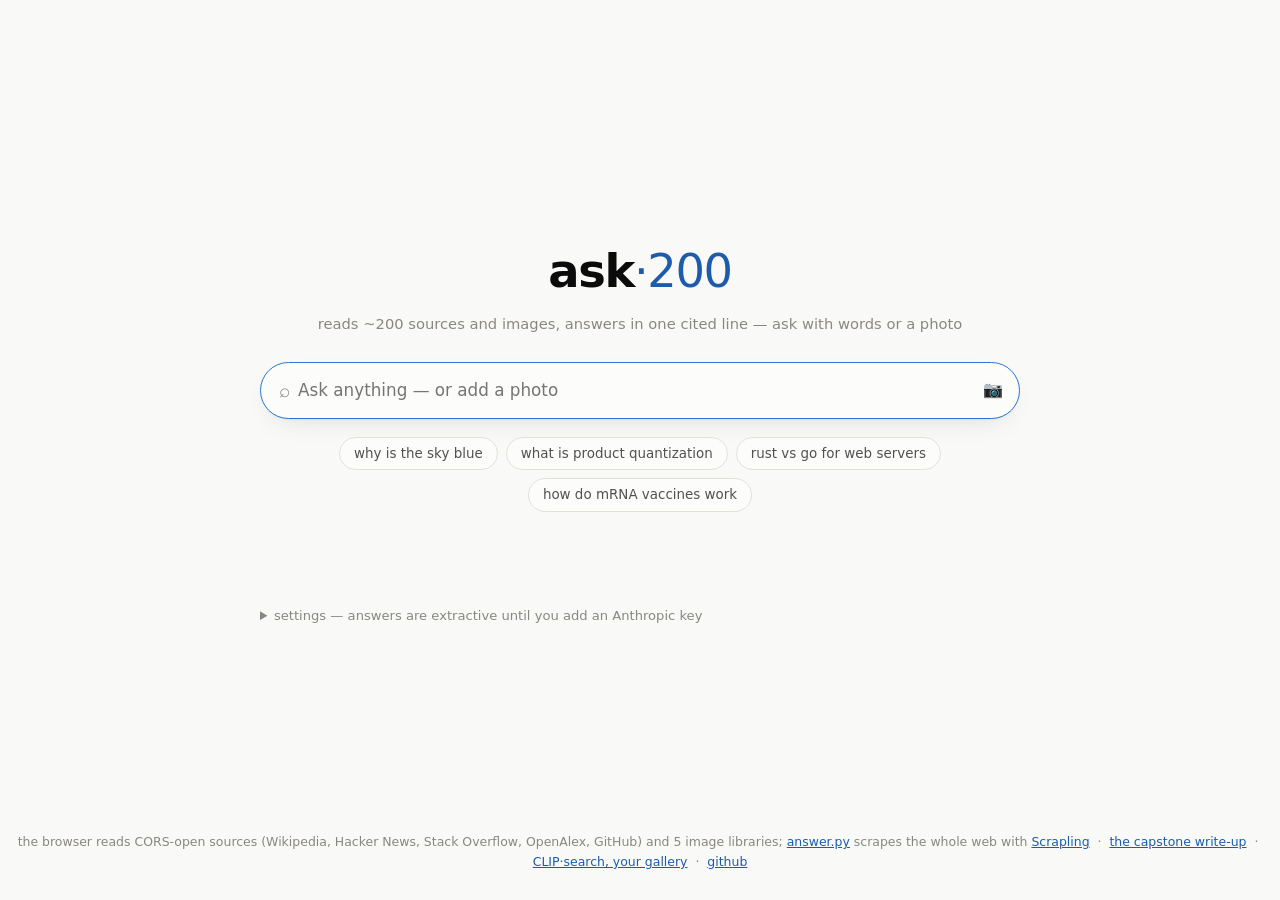
==== commit 8a5268d3: "One system: CLIP·search ⇄ ask·200 — a gallery that sees, an engine that reads docs/js/bridge.js (twi" ====
--- a/docs/ask.html
+++ b/docs/ask.html
@@ -65,6 +65,9 @@
   .imgs .lbl { position: absolute; left: 6px; bottom: 6px; max-width: calc(100% - 12px); padding: 1px 6px; border-radius: 6px;
     font-size: 0.66rem; background: rgba(0, 0, 0, 0.62); color: #fff; overflow: hidden; text-overflow: ellipsis; white-space: nowrap; }
   .hidden { display: none !important; }
+  .imgs.gal { grid-template-columns: repeat(auto-fill, minmax(90px, 1fr)); }
+  .imgs.gal .glabel { grid-column: 1 / -1; font-size: 0.74rem; color: var(--muted); }
+  .imgs.gal .glabel + a, .imgs.gal a { aspect-ratio: 1; }
   label.opt { display: flex; gap: 8px; align-items: baseline; margin-top: 10px; }
   .ledger { width: 100%; margin: 12px 0 0; font-size: 0.74rem; color: var(--muted); display: flex; flex-wrap: wrap; gap: 4px 14px; }
   .ledger .bad { color: #c2410c; }
@@ -97,6 +100,7 @@
   <div class="answer empty" id="answer" aria-live="polite"></div>
   <p class="meta" id="meta"></p>
   <div class="imgs" id="imgs"></div>
+  <div class="imgs gal" id="gallery"></div>
   <div class="srcs" id="srcs"></div>
   <div class="ledger" id="ledger"></div>
 
@@ -115,7 +119,7 @@
         <option value="90">paragraph (≤90 words)</option>
       </select>
     </div>
-    <label class="opt"><input id="clip" type="checkbox"> rank images with CLIP on their pixels
+    <label class="opt"><input id="clip" type="checkbox"> rank web images and your gallery with CLIP on their pixels
       (runs in this tab; downloads the model once, ~90 MB)</label>
     <p>The key stays in this browser (localStorage) and goes only to api.anthropic.com. With it, Claude
       writes the answer and <em>sees</em> your photo and the top images. Without one, the answer is the
@@ -128,12 +132,17 @@
   <a href="https://github.com/sugeerth/clip-vlm-101/blob/main/answer.py">answer.py</a> scrapes the whole web with
   <a href="https://github.com/D4Vinci/Scrapling">Scrapling</a>
   &nbsp;·&nbsp; <a href="capstone.html">the capstone write-up</a>
-  &nbsp;·&nbsp; <a href="index.html">image search</a>
+  &nbsp;·&nbsp; <a href="index.html">CLIP·search, your gallery</a>
   &nbsp;·&nbsp; <a href="https://github.com/sugeerth/clip-vlm-101">github</a>
 </footer>
 
 <script type="module">
 import { gather, retrieve, extractive, claudeAnswer, rankImages, clipRerank, clipTags, photoBlock, visionQuery } from './js/ask.js';
+import { gallerySearch } from './js/bridge.js';
+
+// the CLIP·search gallery (db.json: 14 photos with stored CLIP vectors) — loaded once, lazily
+let galleryP = null;
+const gallery = () => (galleryP ??= fetch('db.json').then(r => r.json()).then(d => d.items).catch(() => []));
 
 const $ = id => document.getElementById(id);
 const store = {
@@ -159,9 +168,11 @@
 
 // ---- the photo: button, drop anywhere, or paste ----
 let photo = null;      // File
-function setPhoto(file) {
+let photoItem = null;  // the gallery item, when the photo came from CLIP·search
+function setPhoto(file, item = null) {
   if (file && !file.type.startsWith('image/')) return;
   photo = file || null;
+  photoItem = photo ? item : null;
   $('photoChip').classList.toggle('hidden', !photo);
   if (photo) { $('photoThumb').src = URL.createObjectURL(photo); $('q').focus(); }
 }
@@ -180,7 +191,7 @@
   const me = ++run, t0 = performance.now();
   const key = $('key').value.trim(), model = $('model').value, words = +$('words').value;
   document.body.classList.add('searched');
-  for (const id of ['meta', 'srcs', 'ledger', 'imgs']) $(id).innerHTML = '';
+  for (const id of ['meta', 'srcs', 'ledger', 'imgs', 'gallery']) $(id).innerHTML = '';
   $('answer').className = 'answer empty';
   const status = t => { if (me === run) $('status').textContent = t; };
 
@@ -190,7 +201,9 @@
     status('reading your photo…');
     try {
       block = await photoBlock(photo);
-      photoQuery = key ? await visionQuery({ key, model, photo: block, question })
+      // a gallery photo was already tagged by CLIP (db.json) — no model, no key
+      photoQuery = photoItem ? photoItem.tags.slice(0, 3).join(' ')
+        : key ? await visionQuery({ key, model, photo: block, question })
         : (await clipTags(photo, 3, t => status(t + ' (first time only)'))).join(' ');
     } catch (e) { status(`couldn't read the photo: ${e.message ?? e}`); return; }
     if (me !== run) return;
@@ -211,6 +224,7 @@
   let text = extractive(query, top, words), mode = 'extractive';
   paint(text, sources);
   drawImages(images);
+  drawGallery(query, me);
   if ($('clip').checked && images.length) {
     status('ranking images with CLIP…');
     try { images = await clipRerank(query, images, t => status(t + ' (first time only)')); } catch { /* keep word ranking */ }
@@ -246,6 +260,24 @@
   if (!docs.length) $('answer').textContent = 'No source answered — are you offline?';
 }
 
+// see ⇄ read: the same question against your CLIP gallery — words by default, pixels with CLIP on
+async function drawGallery(query, me) {
+  const items = await gallery();
+  if (!items.length || me !== run) return;
+  let hits = gallerySearch(query, items, 4);
+  if ($('clip').checked) {
+    try {
+      const { getTextEncoder } = await import('./js/clip.js');
+      const [qv] = await (await getTextEncoder(() => {}, () => {}))([`a photo of ${query}`]);
+      hits = gallerySearch(query, items, 4, qv).filter(h => h.score > 0.2);
+    } catch { /* keep the word match */ }
+  }
+  if (me !== run) return;
+  $('gallery').innerHTML = hits.length ? `<div class="glabel">from your CLIP gallery</div>` + hits.map(h =>
+    `<a href="explore.html?pick=${h.index}#lab" title="${esc(h.tags.join(', '))} — see why it matched">` +
+    `<img src="${esc(h.file)}" alt="${esc(h.tags.join(', '))}" loading="lazy"><span class="lbl">${esc(h.tags.slice(0, 2).join(' · '))}</span></a>`).join('') : '';
+}
+
 function drawImages(images) {
   $('imgs').innerHTML = images.slice(0, 6).map(im => {
     const lbl = im.n ? `[${im.n}] ${host(im.page)}` : [im.source, im.license].filter(Boolean).join(' · ');
@@ -257,8 +289,15 @@
 
 $('form').addEventListener('submit', e => { e.preventDefault(); ask($('q').value); });
 $('chips').addEventListener('click', e => { if (e.target.tagName === 'BUTTON') { $('q').value = e.target.textContent; ask($('q').value); } });
-const q0 = new URLSearchParams(location.search).get('q');
-if (q0) { $('q').value = q0; ask(q0); }
+const params = new URLSearchParams(location.search);
+const q0 = params.get('q'), p0 = params.get('photo');
+if (p0 && /^images\/[\w.-]+$/.test(p0)) {          // a gallery photo, handed over by CLIP·search
+  const blob = await (await fetch(p0)).blob();
+  const item = (await gallery()).find(it => it.file === p0) ?? null;
+  setPhoto(new File([blob], p0.split('/').pop(), { type: blob.type || 'image/jpeg' }), item);
+  $('q').value = q0 ?? '';
+  ask($('q').value);
+} else if (q0) { $('q').value = q0; ask(q0); }
 </script>
 </body>
 </html>
--- a/docs/simple.css
+++ b/docs/simple.css
@@ -349,3 +349,29 @@
 .rgrid figure.linked:hover, .rgrid figure.linked:focus-visible { transform: translateY(-2px); box-shadow: 0 8px 22px -10px rgba(0, 0, 0, 0.35); }
 .hint { font-size: 0.8rem; color: var(--muted, #898781); text-align: center; margin: 14px auto 0; max-width: 60ch; }
 .hint.hidden { display: none; }
+
+/* ---- ask·200 inline: the web's cited line above the gallery (bridge.js) ---- */
+.answer-card {
+  width: 100%; margin: 22px 0 0; padding: 14px 16px; border: 1px solid var(--hairline); border-radius: 14px;
+  background: var(--surface); box-shadow: var(--shadow); font-size: 0.98rem; line-height: 1.55;
+}
+.answer-card .ac-head { font-size: 0.74rem; color: var(--muted); margin-bottom: 4px; }
+.answer-card .ac-head b { color: var(--ink-2); font-weight: 600; }
+.answer-card .ac-body { color: var(--ink); }
+.answer-card .cite {
+  display: inline-block; min-width: 1.3em; padding: 0 5px; margin: 0 1px; border-radius: 6px; font-size: 0.7em;
+  vertical-align: 0.2em; text-align: center; text-decoration: none; background: var(--hairline); color: var(--ink-2);
+}
+.answer-card .cite:hover { background: var(--accent); color: #fff; }
+.answer-card .ac-imgs { display: flex; gap: 6px; margin-top: 10px; overflow-x: auto; }
+.answer-card .ac-imgs img { height: 64px; width: auto; max-width: 120px; object-fit: cover; border-radius: 8px; display: block; }
+.answer-card .ac-foot { margin-top: 8px; font-size: 0.74rem; color: var(--muted); display: flex; flex-wrap: wrap; gap: 4px 10px; }
+.answer-card .ac-foot a { color: var(--muted); text-decoration: none; }
+.answer-card .ac-foot a:hover { color: var(--accent-ink); }
+.answer-card .ac-more { margin-left: auto; color: var(--accent-ink) !important; }
+.rgrid figure .askit {
+  position: absolute; top: 8px; left: 8px; padding: 2px 8px; border-radius: 999px; font-size: 0.68rem; text-decoration: none;
+  background: rgba(0, 0, 0, 0.62); color: #fff; opacity: 0; transition: opacity 140ms ease;
+}
+.rgrid figure:hover .askit, .rgrid figure:focus-within .askit, .rgrid figure .askit:focus { opacity: 1; }
+@media (hover: none) { .rgrid figure .askit { opacity: 1; } }
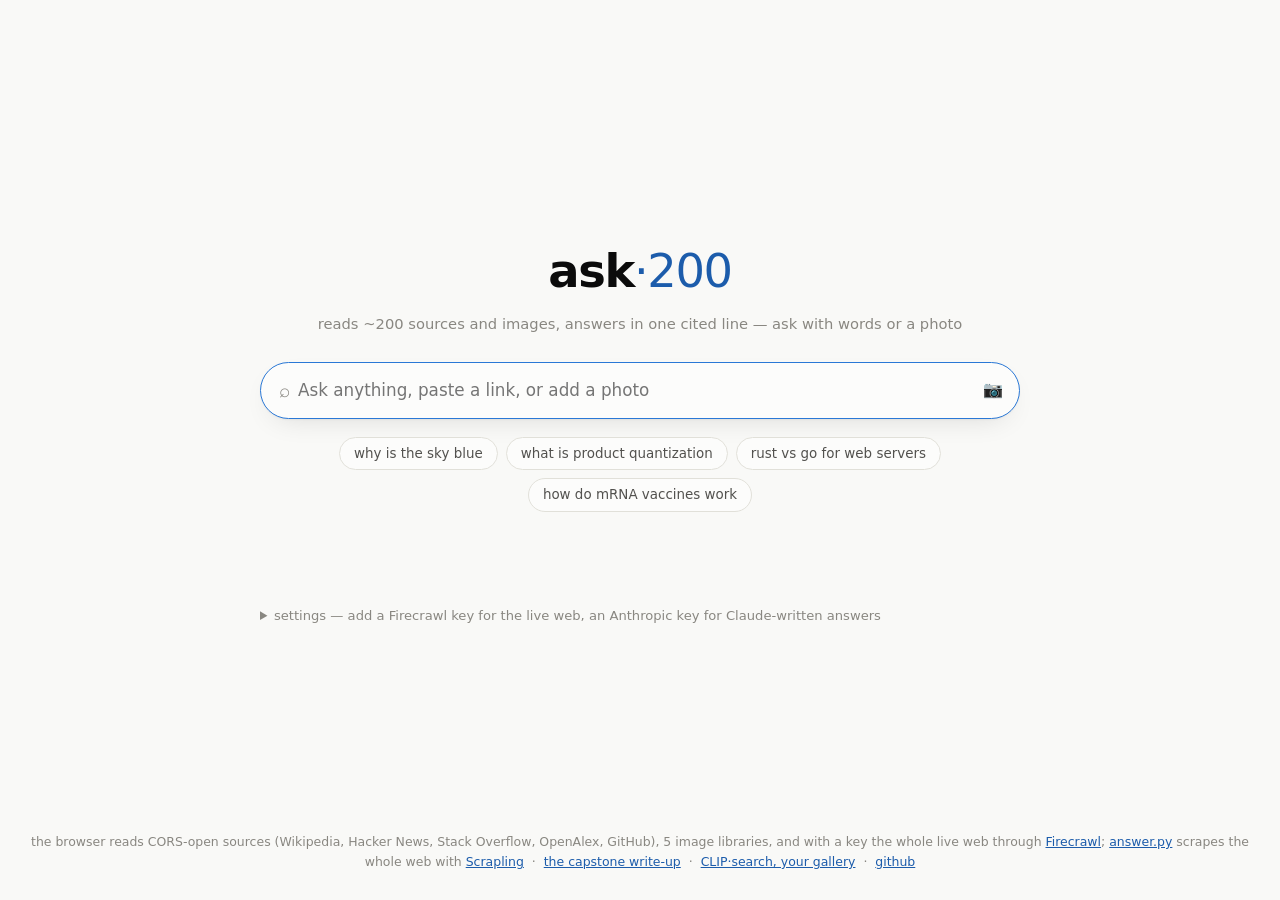
==== commit 6a50d484: "Firecrawl + live search that learns: the whole web, in Python and in the browser firecrawl.py (v2 AP" ====
--- a/docs/ask.html
+++ b/docs/ask.html
@@ -85,7 +85,7 @@
       <img id="photoThumb" alt="your photo">
       <button id="photoClear" type="button" aria-label="Remove photo">✕</button>
     </span>
-    <input id="q" type="search" placeholder="Ask anything — or add a photo" autocomplete="off" aria-label="Question" autofocus>
+    <input id="q" type="search" placeholder="Ask anything, paste a link, or add a photo" autocomplete="off" aria-label="Question" autofocus>
     <button class="cam" id="photoBtn" type="button" aria-label="Ask with a photo" title="Ask with a photo (or drop / paste one)">📷</button>
     <input id="photoFile" type="file" accept="image/*" hidden>
   </form>
@@ -105,7 +105,7 @@
   <div class="ledger" id="ledger"></div>
 
   <details class="key" id="keyBox">
-    <summary>settings — answers are extractive until you add an Anthropic key</summary>
+    <summary>settings — add a Firecrawl key for the live web, an Anthropic key for Claude-written answers</summary>
     <div class="row">
       <input id="key" type="password" placeholder="sk-ant-…" autocomplete="off" aria-label="Anthropic API key">
       <select id="model" aria-label="Model">
@@ -119,16 +119,30 @@
         <option value="90">paragraph (≤90 words)</option>
       </select>
     </div>
+    <div class="row">
+      <input id="fc_key" type="password" placeholder="Firecrawl key (fc-…) — read the whole web, live" autocomplete="off"
+             aria-label="Firecrawl API key">
+      <select id="fc_limit" aria-label="Firecrawl results">
+        <option value="5">Firecrawl: 5 results</option>
+        <option value="8" selected>Firecrawl: 8 results</option>
+        <option value="15">Firecrawl: 15 results</option>
+      </select>
+    </div>
     <label class="opt"><input id="clip" type="checkbox"> rank web images and your gallery with CLIP on their pixels
       (runs in this tab; downloads the model once, ~90 MB)</label>
-    <p>The key stays in this browser (localStorage) and goes only to api.anthropic.com. With it, Claude
+    <p>With a <a href="https://firecrawl.dev" target="_blank" rel="noopener">Firecrawl</a> key, every question
+      also searches the whole web live (pages already scraped by Firecrawl's browser, dated news, images),
+      and a pasted link is read directly; each search spends Firecrawl credits. Keys stay in this browser
+      (localStorage) and go only to api.firecrawl.dev and api.anthropic.com.</p>
+    <p>The Anthropic key stays in this browser (localStorage) and goes only to api.anthropic.com. With it, Claude
       writes the answer and <em>sees</em> your photo and the top images. Without one, the answer is the
       best sentences, verbatim, and a photo is read by CLIP in this tab.</p>
   </details>
 </main>
 
 <footer>
-  the browser reads CORS-open sources (Wikipedia, Hacker News, Stack Overflow, OpenAlex, GitHub) and 5 image libraries;
+  the browser reads CORS-open sources (Wikipedia, Hacker News, Stack Overflow, OpenAlex, GitHub), 5 image libraries,
+  and with a key the whole live web through <a href="https://firecrawl.dev">Firecrawl</a>;
   <a href="https://github.com/sugeerth/clip-vlm-101/blob/main/answer.py">answer.py</a> scrapes the whole web with
   <a href="https://github.com/D4Vinci/Scrapling">Scrapling</a>
   &nbsp;·&nbsp; <a href="capstone.html">the capstone write-up</a>
@@ -153,6 +167,9 @@
 $('model').value = store.get('ask_model') || 'claude-opus-5-5';
 $('words').value = store.get('ask_words') || '45';
 $('clip').checked = store.get('ask_clip') === '1';
+$('fc_key').value = store.get('ask_fc_key');
+$('fc_limit').value = store.get('ask_fc_limit') || '8';
+for (const id of ['fc_key', 'fc_limit']) $(id).addEventListener('change', e => store.set('ask_' + id, e.target.value.trim()));
 for (const id of ['key', 'model', 'words']) $(id).addEventListener('change', e => store.set('ask_' + id, e.target.value.trim()));
 $('clip').addEventListener('change', e => store.set('ask_clip', e.target.checked ? '1' : ''));
 
@@ -215,13 +232,14 @@
     const n = Object.values(l).reduce((s, x) => s + x.docs, 0);
     status(`reading… ${n} documents and images from ${Object.keys(l).length} sources`);
   };
-  const { docs, ledger, queries, apiImages } = await gather(query, { onProgress: showLedger });
+  const { docs, ledger, queries, apiImages } = await gather(query, { onProgress: showLedger,
+    firecrawlKey: $('fc_key').value.trim(), firecrawlLimit: +$('fc_limit').value });
   if (me !== run) return;
-  const { top, sources, passages } = retrieve(query, docs);
+  const { top, sources, passages, expansion } = retrieve(query, docs);
   let images = rankImages(query, docs, apiImages, new Map(sources.map(s => [s.url, s.n])));
   status('');
   $('answer').className = 'answer';
-  let text = extractive(query, top, words), mode = 'extractive';
+  let text = extractive(query, top, words, expansion), mode = 'extractive';
   paint(text, sources);
   drawImages(images);
   drawGallery(query, me);
@@ -250,7 +268,8 @@
   const cited = new Set([...text.matchAll(/\[(\d+)\]/g)].map(m => +m[1]));
   $('meta').innerHTML = (photoQuery ? `photo read as <b>${esc(photoQuery)}</b> · ` : '') +
     `read <b>${docs.length}</b> documents · <b>${passages.toLocaleString()}</b> passages · ` +
-    `<b>${images.length}</b> images · ${esc(mode)} · ${((performance.now() - t0) / 1000).toFixed(1)}s`;
+    `<b>${images.length}</b> images · ${esc(mode)} · ${((performance.now() - t0) / 1000).toFixed(1)}s` +
+    (expansion.length ? `<br>also searched: <b>${esc(expansion.join(', '))}</b> — learned from the top results` : '');
   $('srcs').innerHTML = sources.filter(s => cited.has(s.n) || cited.size === 0).concat(
     sources.filter(s => !cited.has(s.n) && cited.size)).slice(0, 8).map(s =>
     `<a class="src" href="${esc(s.url)}" target="_blank" rel="noopener"><span class="host"><b>${s.n}</b>${esc(host(s.url))}</span>` +
